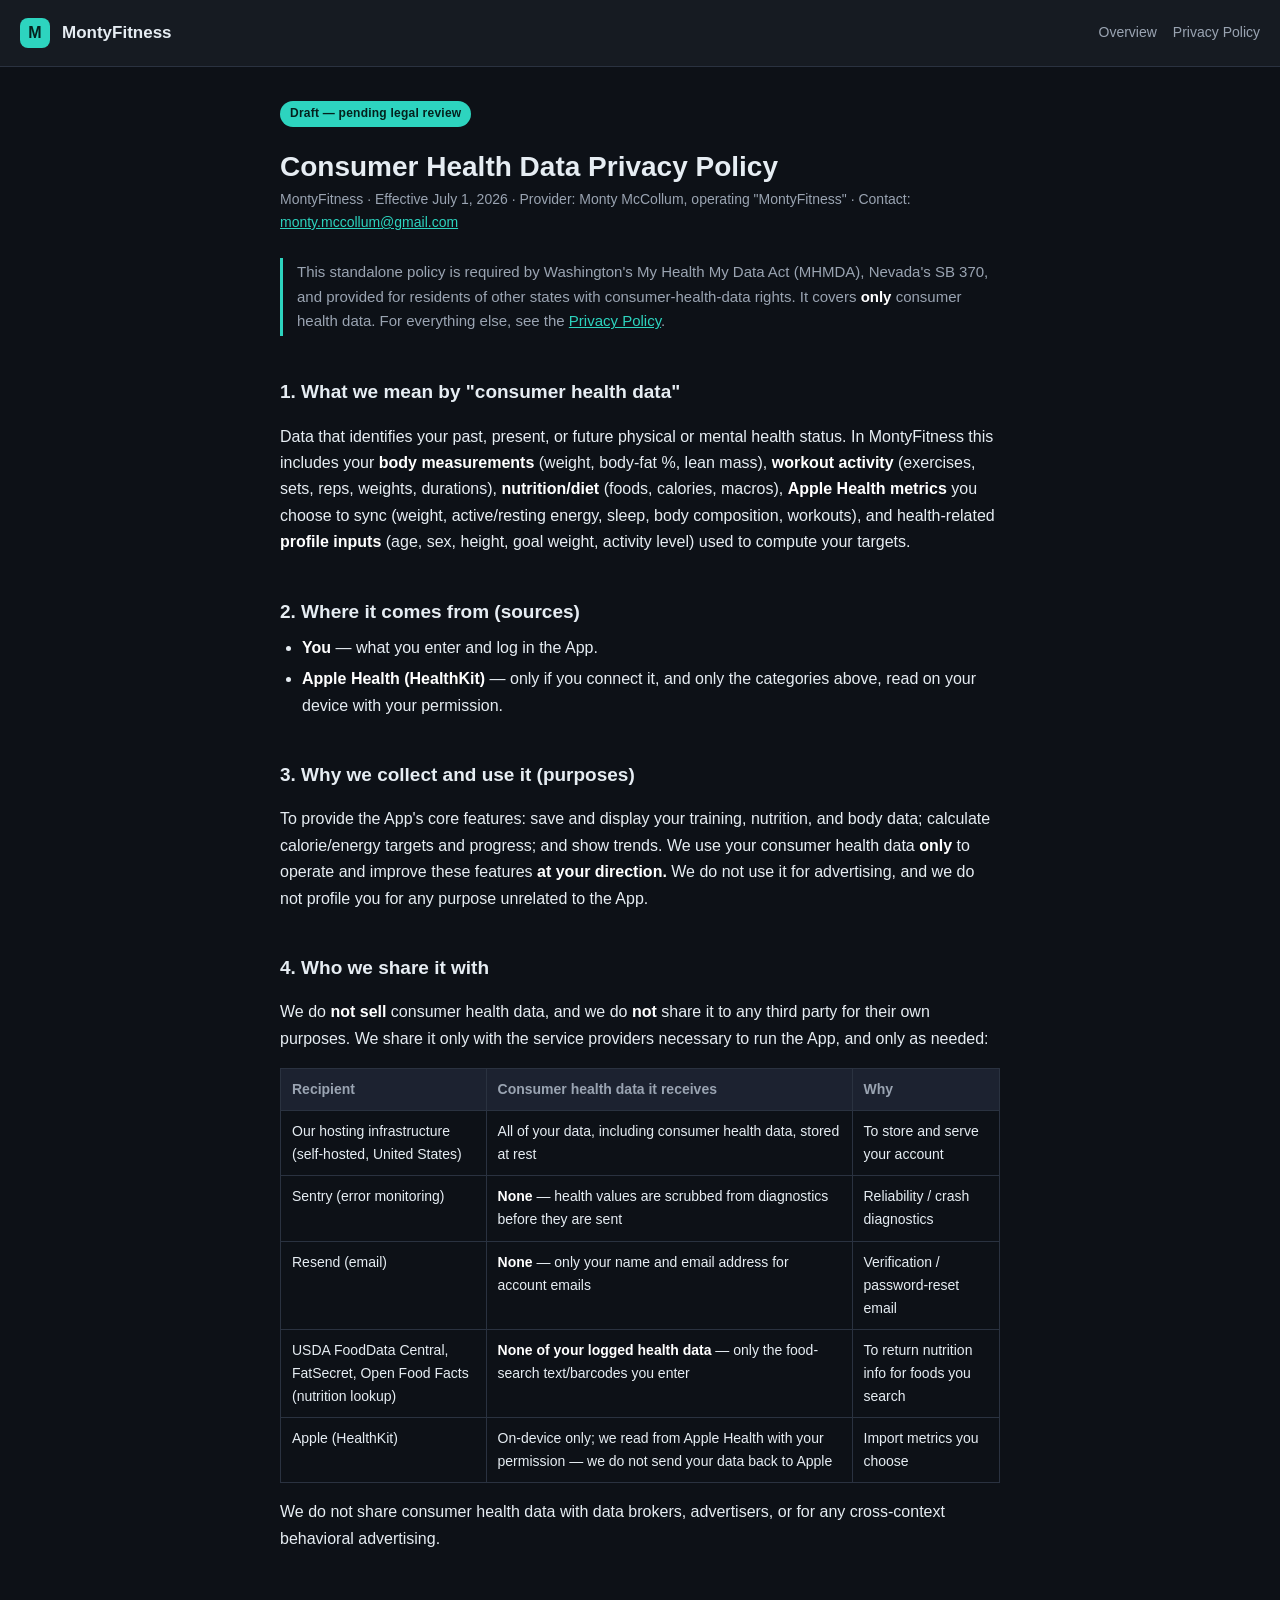
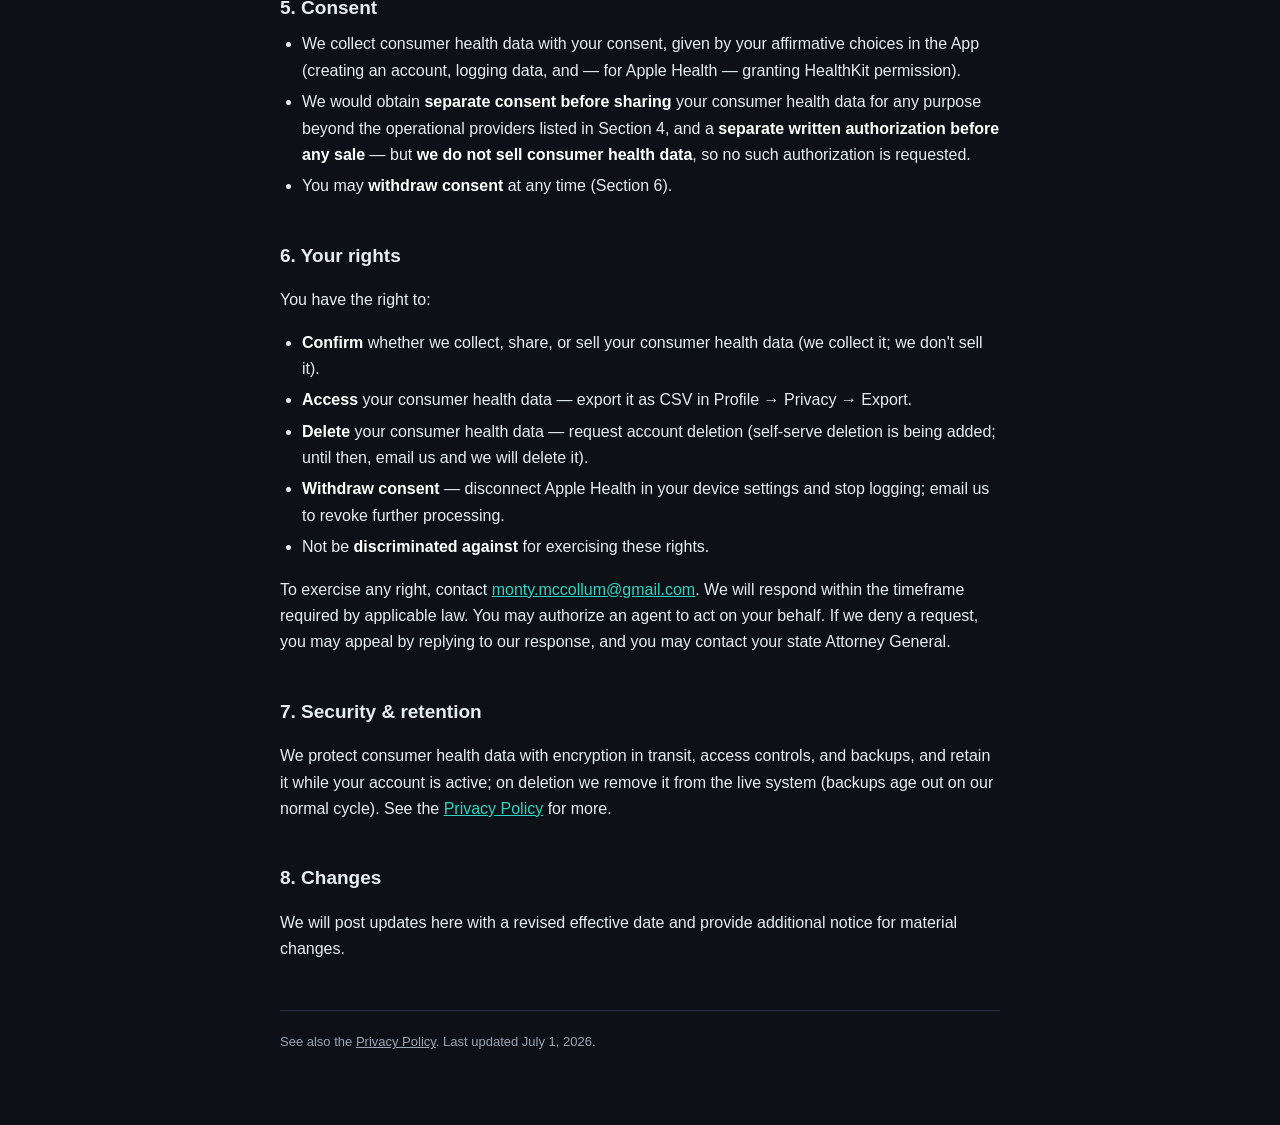
==== consumer-health-data.html @ b182e8f4 "Add files via upload" ====
<!doctype html>
<html lang="en">
<head>
<meta charset="utf-8" />
<meta name="viewport" content="width=device-width, initial-scale=1" />
<title>Consumer Health Data Privacy Policy — MontyFitness</title>
<meta name="description" content="MontyFitness Consumer Health Data Privacy Policy (Washington MHMDA, Nevada, and similar)." />
<link rel="stylesheet" href="style.css" />
</head>
<body>
<header class="site">
  <span class="mark">M</span>
  <span class="name">MontyFitness</span>
  <nav>
    <a href="index.html">Overview</a>
    <a href="privacy.html">Privacy Policy</a>
  </nav>
</header>

<div class="wrap">
  <span class="draft">Draft — pending legal review</span>
  <h1>Consumer Health Data Privacy Policy</h1>
  <p class="eff">MontyFitness · Effective July 1, 2026 · Provider: Monty McCollum, operating "MontyFitness" · Contact: <a href="mailto:monty.mccollum@gmail.com">monty.mccollum@gmail.com</a></p>

  <p class="lead">This standalone policy is required by Washington's My Health My Data Act (MHMDA), Nevada's
  SB 370, and provided for residents of other states with consumer-health-data rights. It covers
  <strong>only</strong> consumer health data. For everything else, see the
  <a href="privacy.html">Privacy Policy</a>.</p>

  <h2>1. What we mean by "consumer health data"</h2>
  <p>Data that identifies your past, present, or future physical or mental health status. In MontyFitness this
  includes your <strong>body measurements</strong> (weight, body-fat %, lean mass), <strong>workout
  activity</strong> (exercises, sets, reps, weights, durations), <strong>nutrition/diet</strong> (foods,
  calories, macros), <strong>Apple Health metrics</strong> you choose to sync (weight, active/resting energy,
  sleep, body composition, workouts), and health-related <strong>profile inputs</strong> (age, sex, height,
  goal weight, activity level) used to compute your targets.</p>

  <h2>2. Where it comes from (sources)</h2>
  <ul>
    <li><strong>You</strong> — what you enter and log in the App.</li>
    <li><strong>Apple Health (HealthKit)</strong> — only if you connect it, and only the categories above, read on your device with your permission.</li>
  </ul>

  <h2>3. Why we collect and use it (purposes)</h2>
  <p>To provide the App's core features: save and display your training, nutrition, and body data; calculate
  calorie/energy targets and progress; and show trends. We use your consumer health data <strong>only</strong>
  to operate and improve these features <strong>at your direction.</strong> We do not use it for advertising,
  and we do not profile you for any purpose unrelated to the App.</p>

  <h2>4. Who we share it with</h2>
  <p>We do <strong>not sell</strong> consumer health data, and we do <strong>not</strong> share it to any third
  party for their own purposes. We share it only with the service providers necessary to run the App, and only
  as needed:</p>
  <table>
    <thead><tr><th>Recipient</th><th>Consumer health data it receives</th><th>Why</th></tr></thead>
    <tbody>
      <tr><td>Our hosting infrastructure (self-hosted, United States)</td><td>All of your data, including consumer health data, stored at rest</td><td>To store and serve your account</td></tr>
      <tr><td>Sentry (error monitoring)</td><td><strong>None</strong> — health values are scrubbed from diagnostics before they are sent</td><td>Reliability / crash diagnostics</td></tr>
      <tr><td>Resend (email)</td><td><strong>None</strong> — only your name and email address for account emails</td><td>Verification / password-reset email</td></tr>
      <tr><td>USDA FoodData Central, FatSecret, Open Food Facts (nutrition lookup)</td><td><strong>None of your logged health data</strong> — only the food-search text/barcodes you enter</td><td>To return nutrition info for foods you search</td></tr>
      <tr><td>Apple (HealthKit)</td><td>On-device only; we read from Apple Health with your permission — we do not send your data back to Apple</td><td>Import metrics you choose</td></tr>
    </tbody>
  </table>
  <p>We do not share consumer health data with data brokers, advertisers, or for any cross-context behavioral
  advertising.</p>

  <h2>5. Consent</h2>
  <ul>
    <li>We collect consumer health data with your consent, given by your affirmative choices in the App (creating an account, logging data, and — for Apple Health — granting HealthKit permission).</li>
    <li>We would obtain <strong>separate consent before sharing</strong> your consumer health data for any purpose beyond the operational providers listed in Section 4, and a <strong>separate written authorization before any sale</strong> — but <strong>we do not sell consumer health data</strong>, so no such authorization is requested.</li>
    <li>You may <strong>withdraw consent</strong> at any time (Section 6).</li>
  </ul>

  <h2>6. Your rights</h2>
  <p>You have the right to:</p>
  <ul>
    <li><strong>Confirm</strong> whether we collect, share, or sell your consumer health data (we collect it; we don't sell it).</li>
    <li><strong>Access</strong> your consumer health data — export it as CSV in Profile → Privacy → Export.</li>
    <li><strong>Delete</strong> your consumer health data — request account deletion (self-serve deletion is being added; until then, email us and we will delete it).</li>
    <li><strong>Withdraw consent</strong> — disconnect Apple Health in your device settings and stop logging; email us to revoke further processing.</li>
    <li>Not be <strong>discriminated against</strong> for exercising these rights.</li>
  </ul>
  <p>To exercise any right, contact <a href="mailto:monty.mccollum@gmail.com">monty.mccollum@gmail.com</a>.
  We will respond within the timeframe required by applicable law. You may authorize an agent to act on your
  behalf. If we deny a request, you may appeal by replying to our response, and you may contact your state
  Attorney General.</p>

  <h2>7. Security &amp; retention</h2>
  <p>We protect consumer health data with encryption in transit, access controls, and backups, and retain it
  while your account is active; on deletion we remove it from the live system (backups age out on our normal
  cycle). See the <a href="privacy.html">Privacy Policy</a> for more.</p>

  <h2>8. Changes</h2>
  <p>We will post updates here with a revised effective date and provide additional notice for material
  changes.</p>

  <div class="footer">
    See also the <a href="privacy.html">Privacy Policy</a>. Last updated July 1, 2026.
  </div>
</div>
</body>
</html>
---- style.css ----
:root{
  --bg:#0d1117; --surface:#161b22; --surface-2:#1c2230;
  --text:#e6edf3; --muted:#9aa4b2; --border:#2a3240;
  --accent:#2dd4bf; --accent-dim:#134e4a;
}
*{box-sizing:border-box}
html{-webkit-text-size-adjust:100%}
body{
  margin:0; background:var(--bg); color:var(--text);
  font:16px/1.65 -apple-system,BlinkMacSystemFont,"Segoe UI",Roboto,Helvetica,Arial,sans-serif;
}
.wrap{max-width:760px; margin:0 auto; padding:32px 20px 72px}
header.site{display:flex; align-items:center; gap:12px; padding:18px 20px; border-bottom:1px solid var(--border); background:var(--surface)}
header.site .mark{width:30px;height:30px;border-radius:8px;background:var(--accent);color:#04211d;display:flex;align-items:center;justify-content:center;font-weight:800}
header.site .name{font-weight:700;font-size:17px}
header.site nav{margin-left:auto;display:flex;gap:16px;font-size:14px}
header.site nav a{color:var(--muted);text-decoration:none}
header.site nav a:hover{color:var(--text)}
h1{font-size:28px;line-height:1.25;margin:8px 0 4px}
.eff{color:var(--muted);font-size:14px;margin:0 0 24px}
.draft{display:inline-block;font-size:12px;font-weight:700;color:#04211d;background:var(--accent);border-radius:999px;padding:3px 10px;margin-bottom:14px;letter-spacing:.02em}
h2{font-size:19px;margin:34px 0 8px;padding-top:6px}
h3{font-size:16px;margin:22px 0 6px;color:var(--text)}
p,li{color:var(--text)}
a{color:var(--accent)}
strong{color:#fff}
ul{padding-left:22px;margin:8px 0}
li{margin:5px 0}
.lead{color:var(--muted);font-size:15px;border-left:3px solid var(--accent);padding:2px 0 2px 14px;margin:0 0 26px}
.card{background:var(--surface);border:1px solid var(--border);border-radius:12px;padding:18px 20px;margin:14px 0}
.card h3{margin-top:0}
.cta{display:block;background:var(--surface);border:1px solid var(--border);border-radius:12px;padding:16px 18px;margin:12px 0;text-decoration:none;color:var(--text)}
.cta:hover{border-color:var(--accent)}
.cta .t{font-weight:700;font-size:16px}
.cta .d{color:var(--muted);font-size:14px;margin-top:3px}
.cta .t::after{content:" \2192";color:var(--accent)}
table{width:100%;border-collapse:collapse;margin:14px 0;font-size:14px;display:block;overflow-x:auto}
th,td{border:1px solid var(--border);padding:9px 11px;text-align:left;vertical-align:top}
th{background:var(--surface-2);color:var(--muted);font-weight:600;white-space:nowrap}
.footer{margin-top:48px;padding-top:20px;border-top:1px solid var(--border);color:var(--muted);font-size:13px}
.footer a{color:var(--muted)}
hr{border:none;border-top:1px solid var(--border);margin:28px 0}
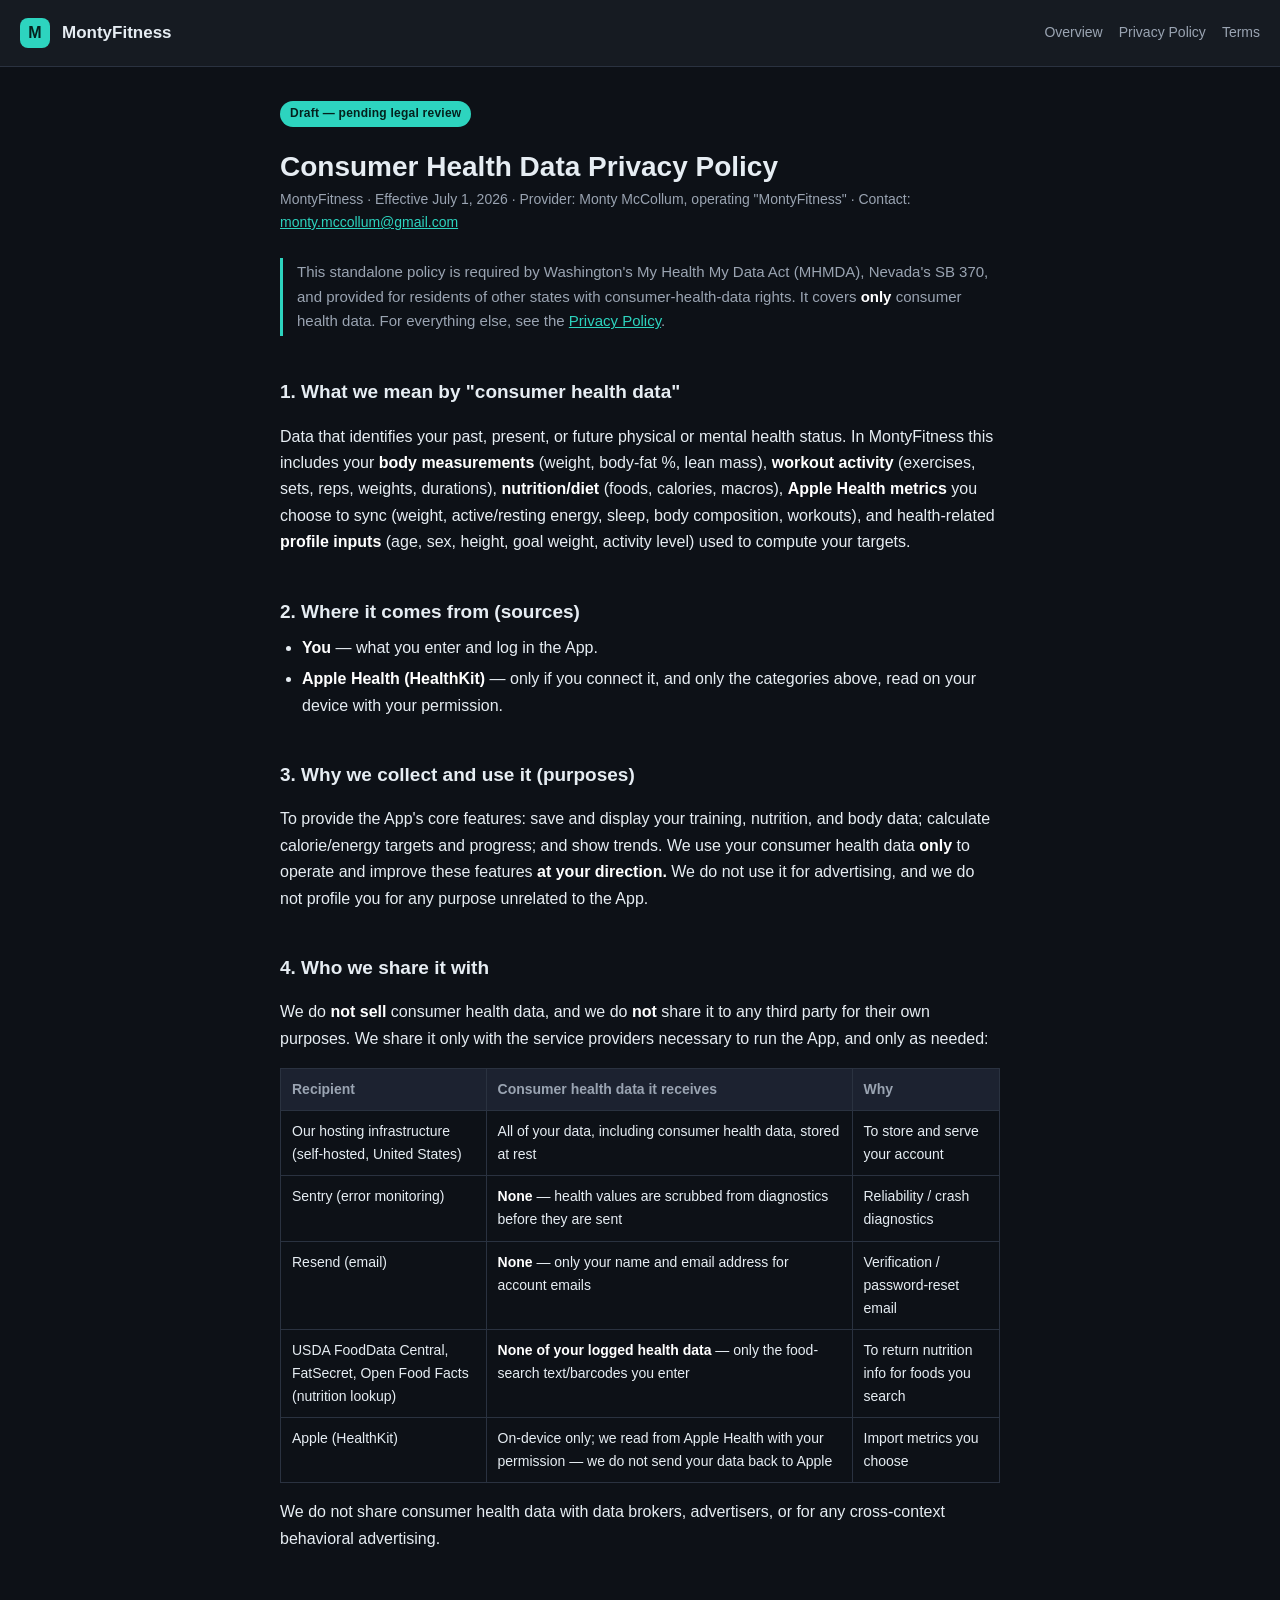
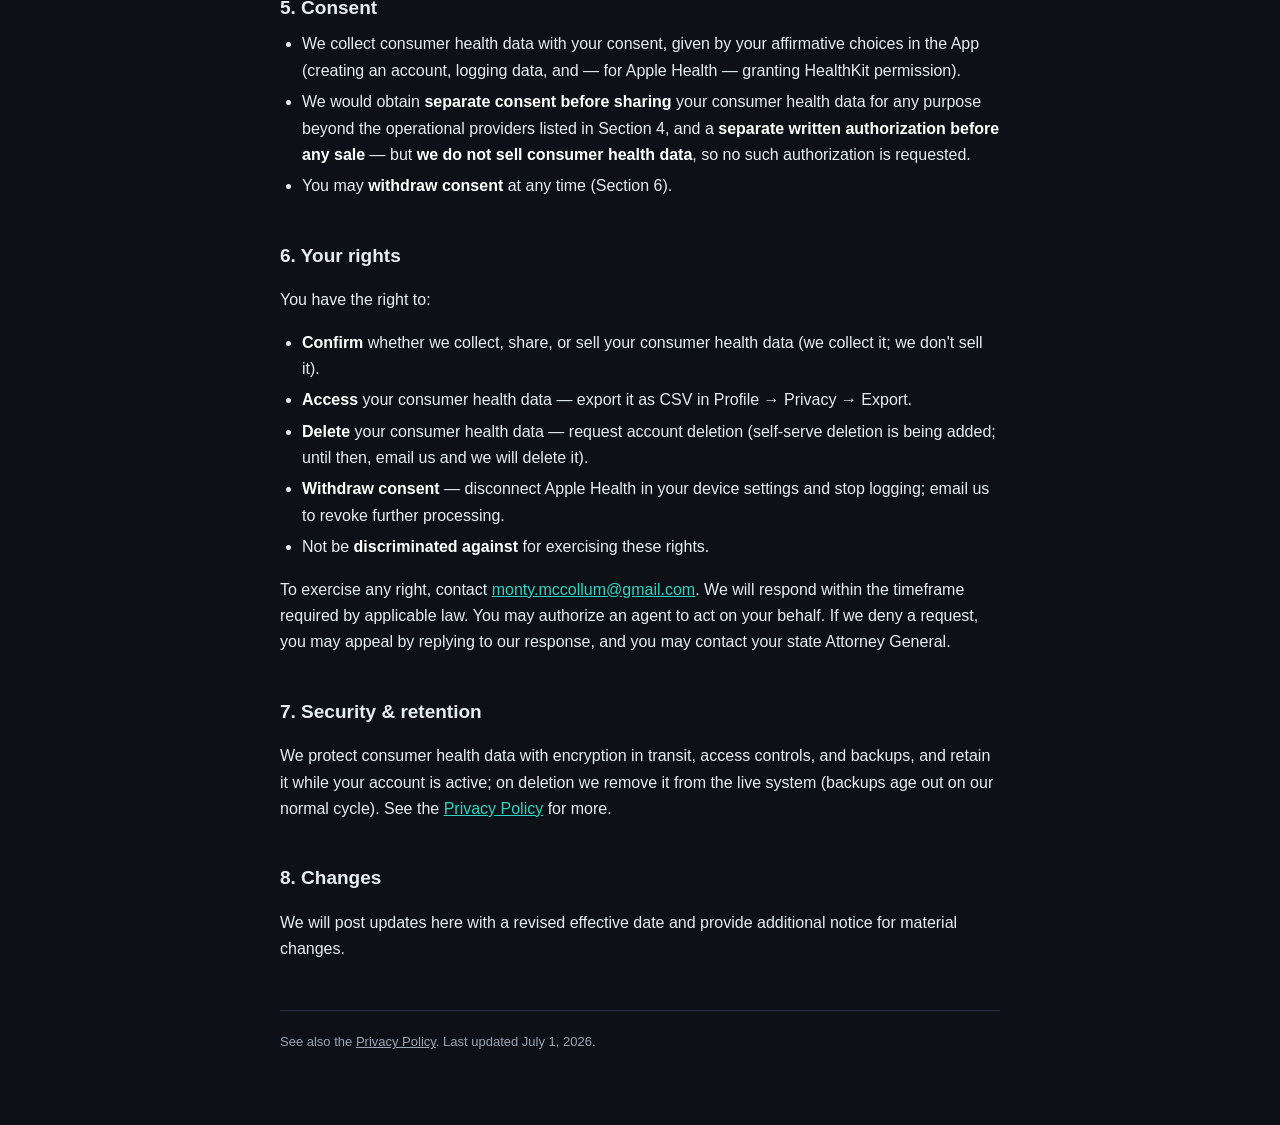
==== commit 08aa7c94: "Add files via upload" ====
--- a/consumer-health-data.html
+++ b/consumer-health-data.html
@@ -14,6 +14,7 @@
   <nav>
     <a href="index.html">Overview</a>
     <a href="privacy.html">Privacy Policy</a>
+    <a href="terms.html">Terms</a>
   </nav>
 </header>
 
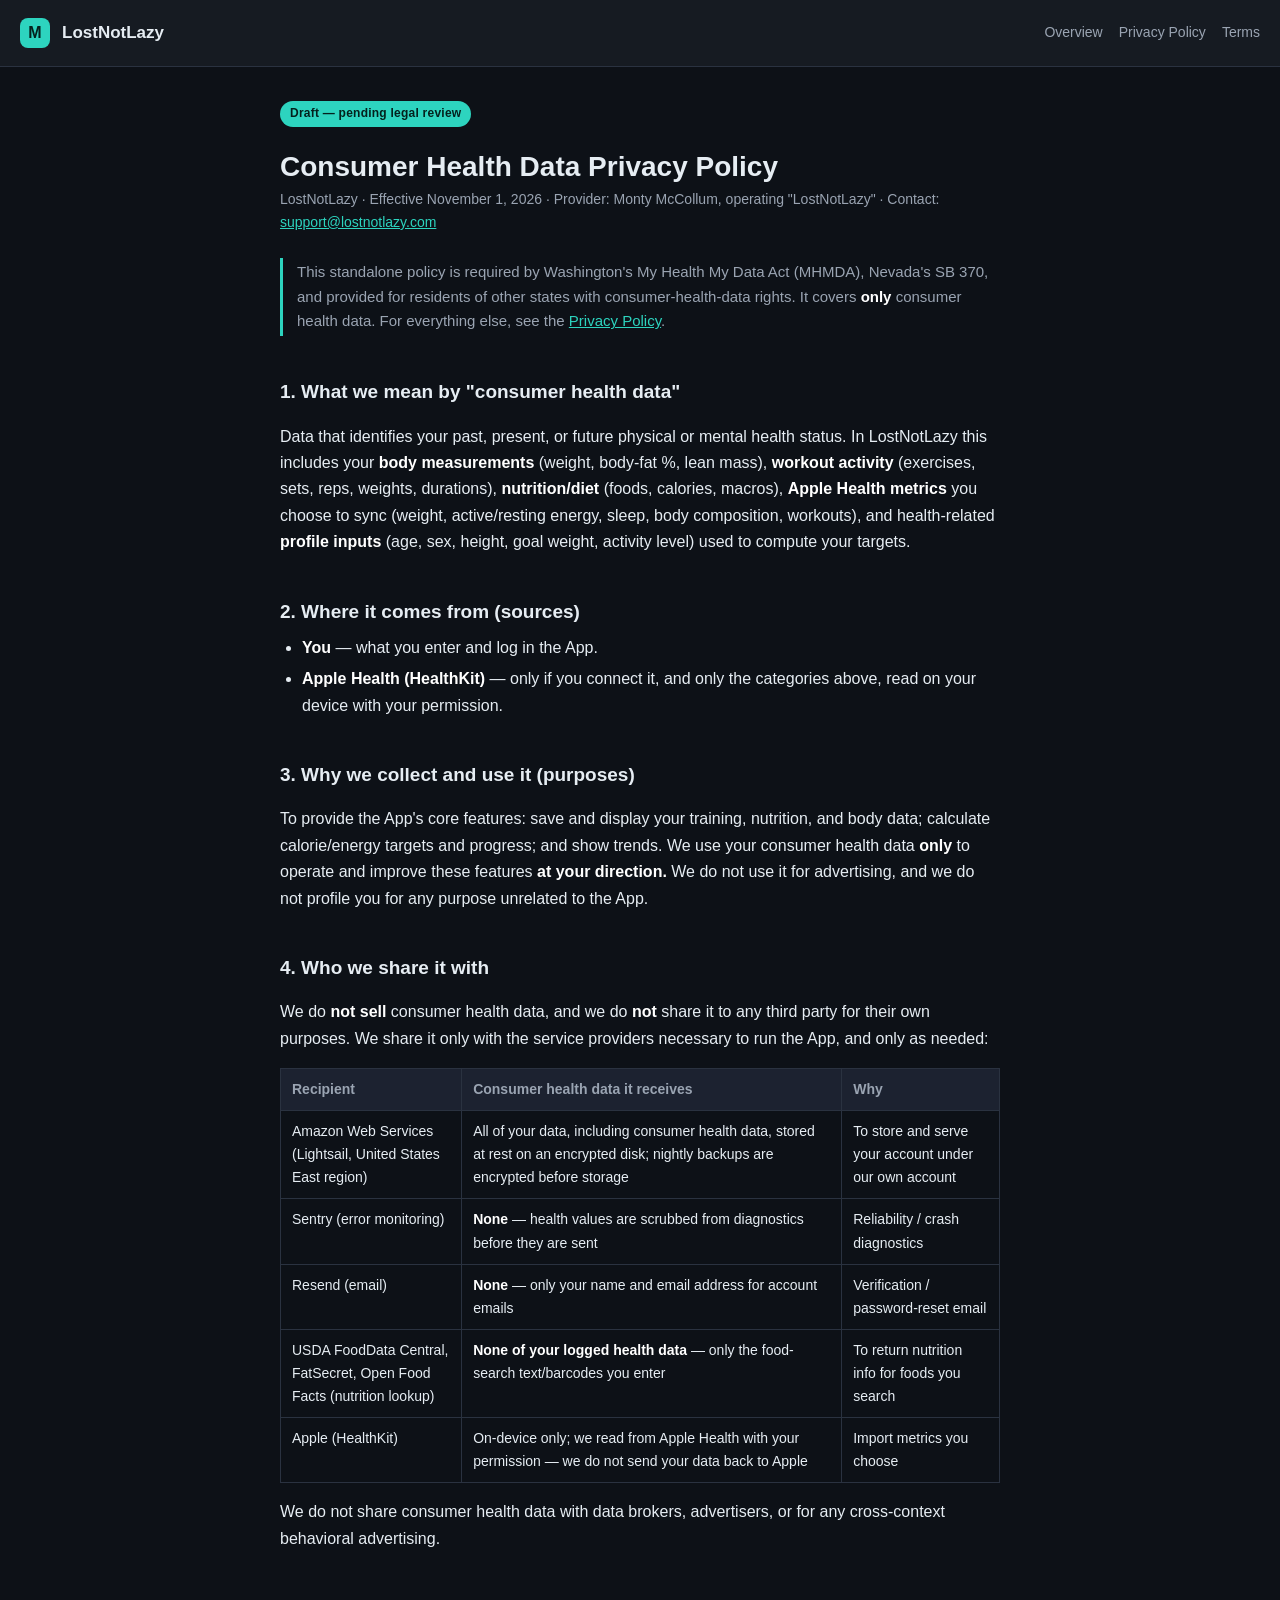
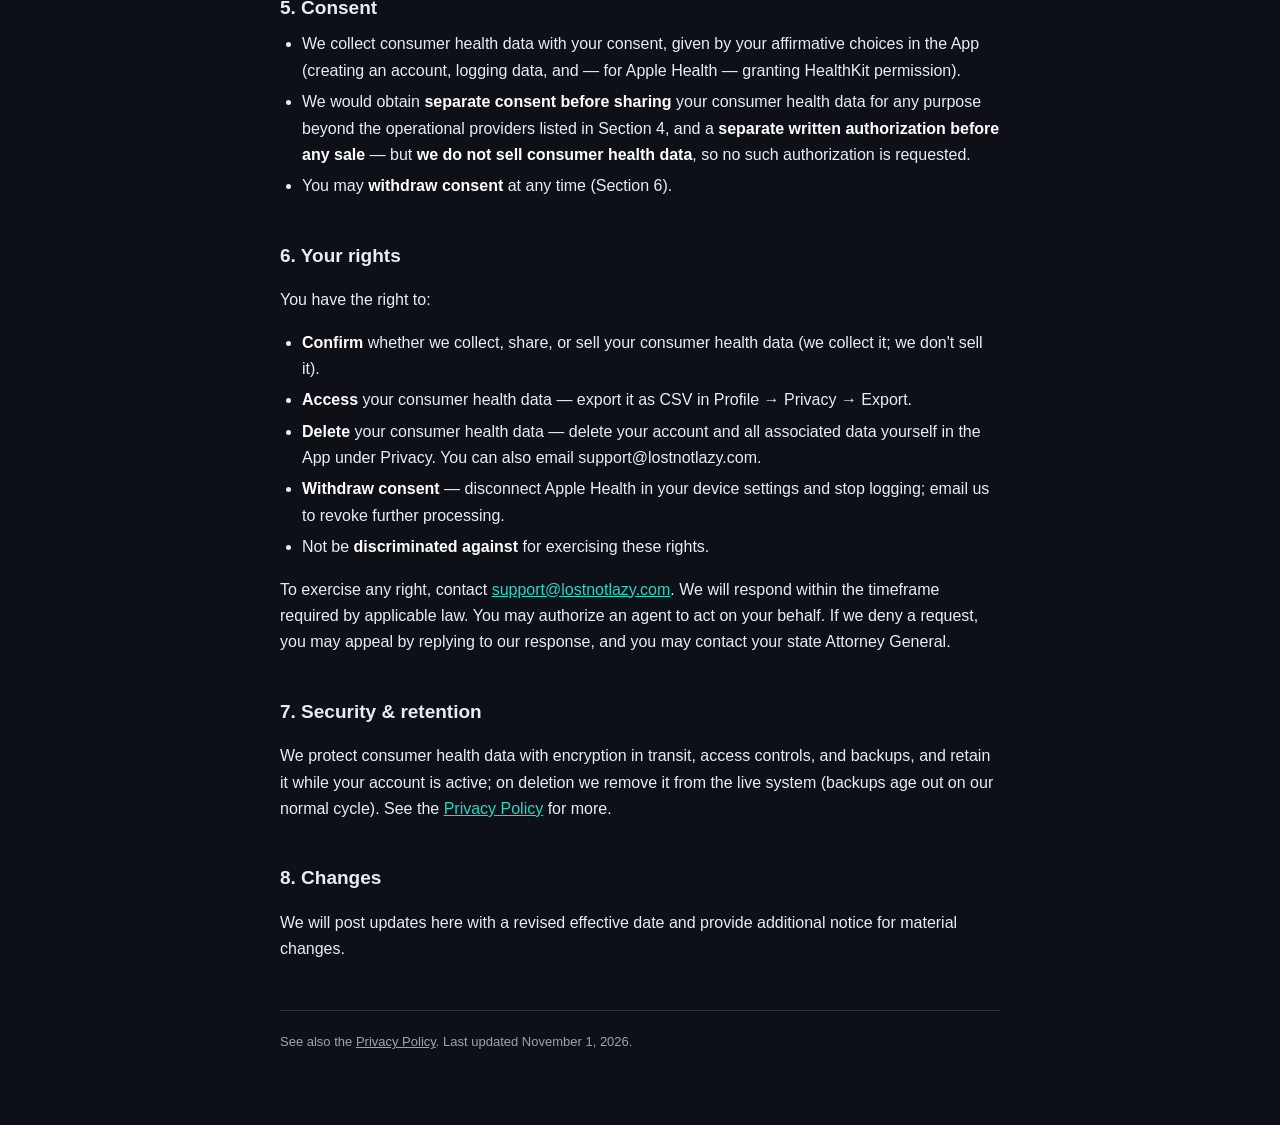
==== commit d0d8581f: "Legal pages: LostNotLazy name, support email, AWS hosting, in-app deletion" ====
--- a/consumer-health-data.html
+++ b/consumer-health-data.html
@@ -3,14 +3,14 @@
 <head>
 <meta charset="utf-8" />
 <meta name="viewport" content="width=device-width, initial-scale=1" />
-<title>Consumer Health Data Privacy Policy — MontyFitness</title>
-<meta name="description" content="MontyFitness Consumer Health Data Privacy Policy (Washington MHMDA, Nevada, and similar)." />
+<title>Consumer Health Data Privacy Policy — LostNotLazy</title>
+<meta name="description" content="LostNotLazy Consumer Health Data Privacy Policy (Washington MHMDA, Nevada, and similar)." />
 <link rel="stylesheet" href="style.css" />
 </head>
 <body>
 <header class="site">
   <span class="mark">M</span>
-  <span class="name">MontyFitness</span>
+  <span class="name">LostNotLazy</span>
   <nav>
     <a href="index.html">Overview</a>
     <a href="privacy.html">Privacy Policy</a>
@@ -21,7 +21,7 @@
 <div class="wrap">
   <span class="draft">Draft — pending legal review</span>
   <h1>Consumer Health Data Privacy Policy</h1>
-  <p class="eff">MontyFitness · Effective July 1, 2026 · Provider: Monty McCollum, operating "MontyFitness" · Contact: <a href="mailto:monty.mccollum@gmail.com">monty.mccollum@gmail.com</a></p>
+  <p class="eff">LostNotLazy · Effective November 1, 2026 · Provider: Monty McCollum, operating "LostNotLazy" · Contact: <a href="mailto:support@lostnotlazy.com">support@lostnotlazy.com</a></p>
 
   <p class="lead">This standalone policy is required by Washington's My Health My Data Act (MHMDA), Nevada's
   SB 370, and provided for residents of other states with consumer-health-data rights. It covers
@@ -29,7 +29,7 @@
   <a href="privacy.html">Privacy Policy</a>.</p>
 
   <h2>1. What we mean by "consumer health data"</h2>
-  <p>Data that identifies your past, present, or future physical or mental health status. In MontyFitness this
+  <p>Data that identifies your past, present, or future physical or mental health status. In LostNotLazy this
   includes your <strong>body measurements</strong> (weight, body-fat %, lean mass), <strong>workout
   activity</strong> (exercises, sets, reps, weights, durations), <strong>nutrition/diet</strong> (foods,
   calories, macros), <strong>Apple Health metrics</strong> you choose to sync (weight, active/resting energy,
@@ -55,7 +55,7 @@
   <table>
     <thead><tr><th>Recipient</th><th>Consumer health data it receives</th><th>Why</th></tr></thead>
     <tbody>
-      <tr><td>Our hosting infrastructure (self-hosted, United States)</td><td>All of your data, including consumer health data, stored at rest</td><td>To store and serve your account</td></tr>
+      <tr><td>Amazon Web Services (Lightsail, United States East region)</td><td>All of your data, including consumer health data, stored at rest on an encrypted disk; nightly backups are encrypted before storage</td><td>To store and serve your account under our own account</td></tr>
       <tr><td>Sentry (error monitoring)</td><td><strong>None</strong> — health values are scrubbed from diagnostics before they are sent</td><td>Reliability / crash diagnostics</td></tr>
       <tr><td>Resend (email)</td><td><strong>None</strong> — only your name and email address for account emails</td><td>Verification / password-reset email</td></tr>
       <tr><td>USDA FoodData Central, FatSecret, Open Food Facts (nutrition lookup)</td><td><strong>None of your logged health data</strong> — only the food-search text/barcodes you enter</td><td>To return nutrition info for foods you search</td></tr>
@@ -77,11 +77,11 @@
   <ul>
     <li><strong>Confirm</strong> whether we collect, share, or sell your consumer health data (we collect it; we don't sell it).</li>
     <li><strong>Access</strong> your consumer health data — export it as CSV in Profile → Privacy → Export.</li>
-    <li><strong>Delete</strong> your consumer health data — request account deletion (self-serve deletion is being added; until then, email us and we will delete it).</li>
+    <li><strong>Delete</strong> your consumer health data — delete your account and all associated data yourself in the App under Privacy. You can also email support@lostnotlazy.com.</li>
     <li><strong>Withdraw consent</strong> — disconnect Apple Health in your device settings and stop logging; email us to revoke further processing.</li>
     <li>Not be <strong>discriminated against</strong> for exercising these rights.</li>
   </ul>
-  <p>To exercise any right, contact <a href="mailto:monty.mccollum@gmail.com">monty.mccollum@gmail.com</a>.
+  <p>To exercise any right, contact <a href="mailto:support@lostnotlazy.com">support@lostnotlazy.com</a>.
   We will respond within the timeframe required by applicable law. You may authorize an agent to act on your
   behalf. If we deny a request, you may appeal by replying to our response, and you may contact your state
   Attorney General.</p>
@@ -96,7 +96,7 @@
   changes.</p>
 
   <div class="footer">
-    See also the <a href="privacy.html">Privacy Policy</a>. Last updated July 1, 2026.
+    See also the <a href="privacy.html">Privacy Policy</a>. Last updated November 1, 2026.
   </div>
 </div>
 </body>
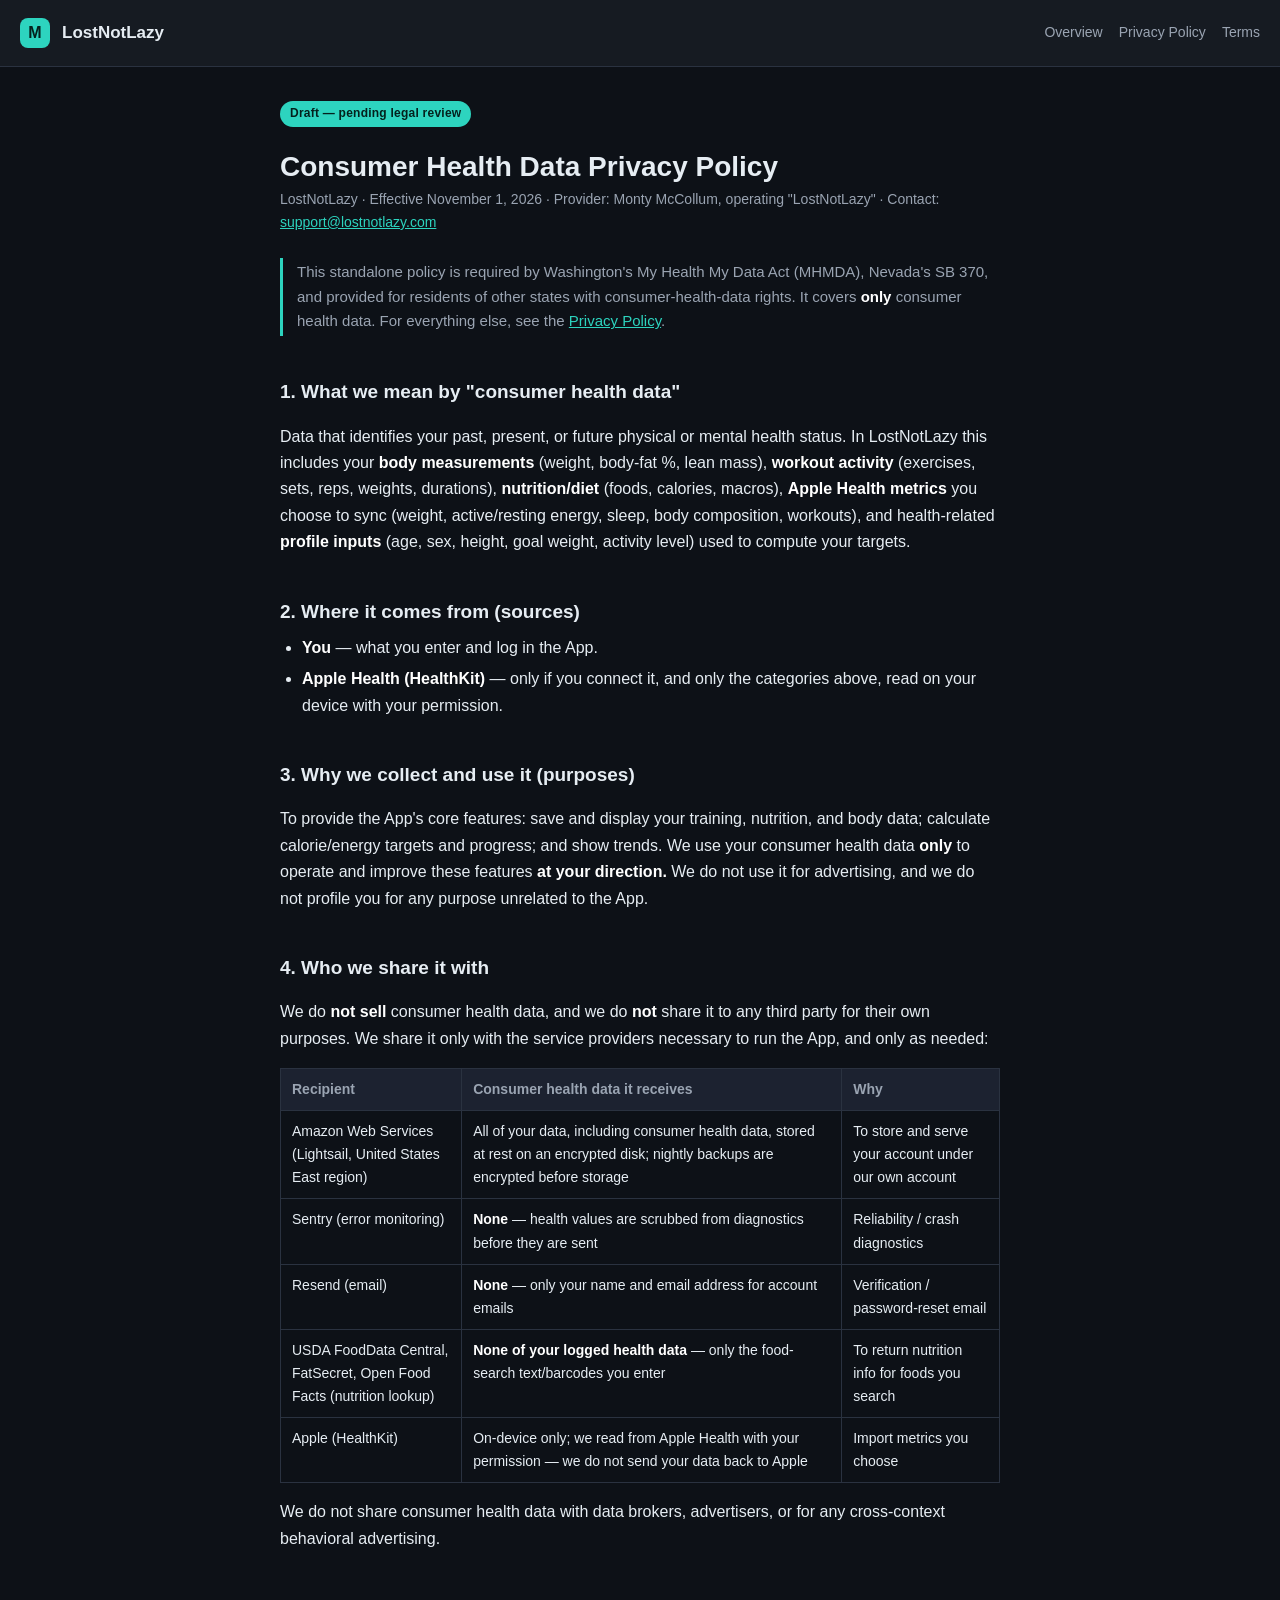
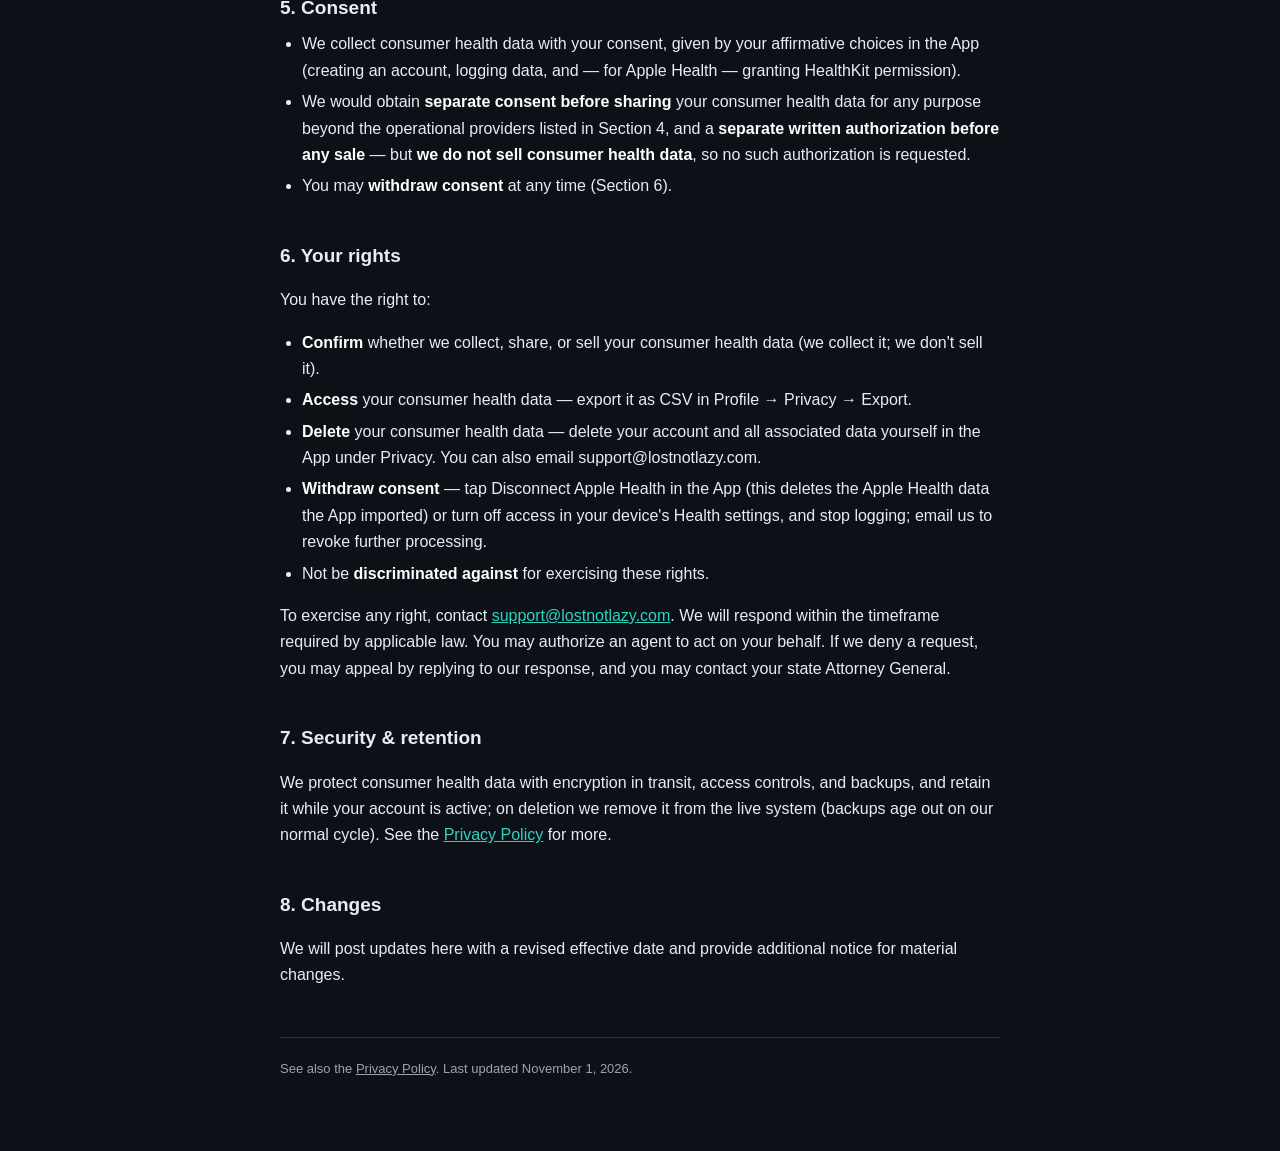
==== commit b339146e: "Privacy: in-app Disconnect Apple Health deletes imported data" ====
--- a/consumer-health-data.html
+++ b/consumer-health-data.html
@@ -78,7 +78,7 @@
     <li><strong>Confirm</strong> whether we collect, share, or sell your consumer health data (we collect it; we don't sell it).</li>
     <li><strong>Access</strong> your consumer health data — export it as CSV in Profile → Privacy → Export.</li>
     <li><strong>Delete</strong> your consumer health data — delete your account and all associated data yourself in the App under Privacy. You can also email support@lostnotlazy.com.</li>
-    <li><strong>Withdraw consent</strong> — disconnect Apple Health in your device settings and stop logging; email us to revoke further processing.</li>
+    <li><strong>Withdraw consent</strong> — tap Disconnect Apple Health in the App (this deletes the Apple Health data the App imported) or turn off access in your device's Health settings, and stop logging; email us to revoke further processing.</li>
     <li>Not be <strong>discriminated against</strong> for exercising these rights.</li>
   </ul>
   <p>To exercise any right, contact <a href="mailto:support@lostnotlazy.com">support@lostnotlazy.com</a>.
